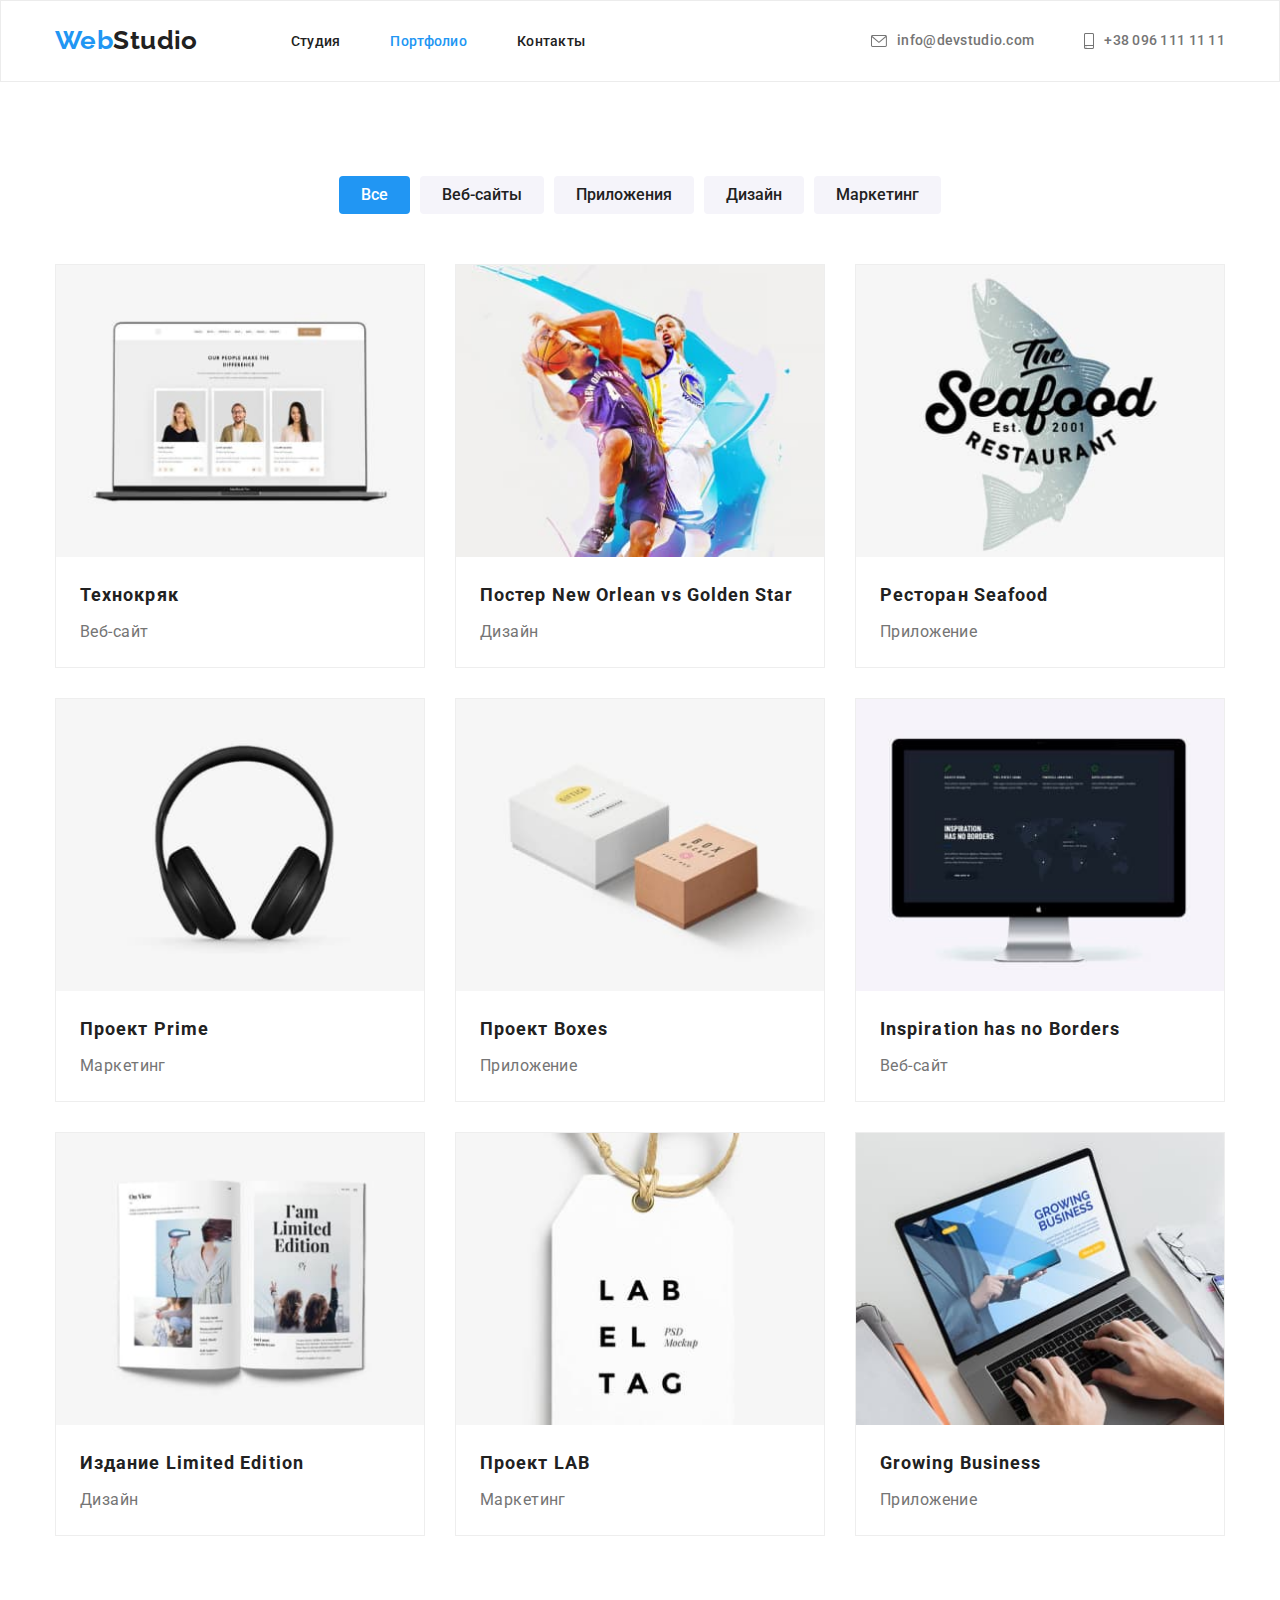
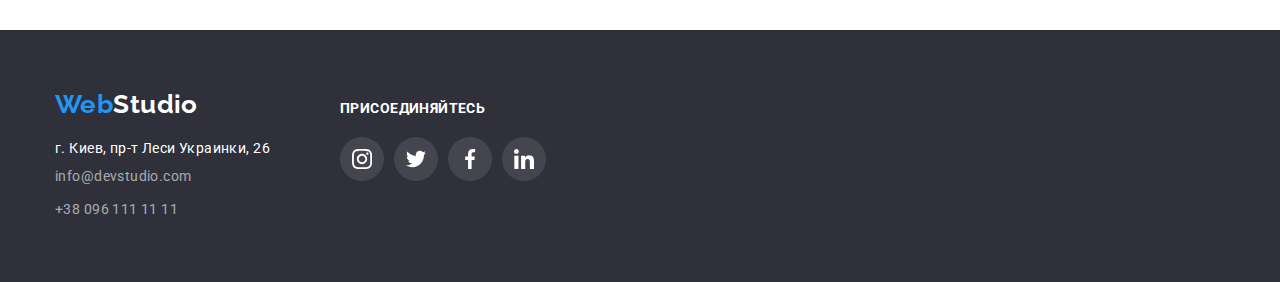
==== portfolio.html @ fbc881de "Initial commit" ====
<!DOCTYPE html>
<html lang="ru">
  <head>
    <meta charset="UTF-8" />
    <meta http-equiv="X-UA-Compatible" content="IE=edge" />
    <meta name="viewport" content="width=device-width, initial-scale=1.0" />
    <title>Portfolio</title>
    <link
      rel="stylesheet"
      href="https://cdnjs.cloudflare.com/ajax/libs/modern-normalize/1.1.0/modern-normalize.min.css"
    />
    <link rel="preconnect" href="https://fonts.googleapis.com" />
    <link rel="preconnect" href="https://fonts.gstatic.com" crossorigin />
    <link
      href="https://fonts.googleapis.com/css2?family=Raleway:wght@700&family=Roboto:wght@400;500;700;900&display=swap"
      rel="stylesheet"
    />
    <link rel="stylesheet" href="./css/styles.css" />
  </head>
  <body>
    <!-- Header -->
    <header class="header">
      <div class="container">
        <nav class="navigation">
          <a href="./index.html" class="logo link"> <span class="web-blue">Web</span>Studio </a>
          <ul class="site-nav list">
            <li class="nav-li"><a class="nav-link link" href="./index.html">Студия</a></li>
            <li class="nav-li"><a class="nav-link link current" href="./portfolio.html">Портфолио</a></li>
            <li class="nav-li"><a class="nav-link link" href="">Контакты</a></li>
          </ul>
        </nav>

        <ul class="contact list">
          <li class="nav-li">
           
            <a class="contact-link link" href="mailto:info@devstudio.com"> 
              <svg class="nav-li-item" width="16" height="12">
              <use href="images/symbol-defs.svg#envelope"></use>
              </svg> info@devstudio.com</a>
         
          </li>
          <li class="nav-li">
          
            <a class="contact-link link" href="tel:+380961111111"> 
              <svg class="nav-li-item" width="10" height="16">
              <use href="images/symbol-defs.svg#smartphone"></use>
              </svg> +38 096 111 11 11</a>
           
          </li>
        
        </ul>
      </div>
    </header>

    <main>
      <!--Кнопки -->
      <section class="section">
        <div class="container">
          <h1 class="visually-hidden">Panel button</h1>
          <ul class="button-f list">
            <li><button type="button" class="button-portfolio active">Все</button></li>
            <li><button type="button" class="button-portfolio">Веб-сайты</button></li>
            <li><button type="button" class="button-portfolio">Приложения</button></li>
            <li><button type="button" class="button-portfolio">Дизайн</button></li>
            <li><button type="button" class="button-portfolio">Маркетинг</button></li>
          </ul>

          <!-- Список карточек -->
          <ul class="card-list list">
            <li>
              <a class="cards-link link" href="#">
                <img src="./images/img/img.jpg" alt="notebook" />
                <div class="card-thumb">
                  <h2 class="card-title">Технокряк</h2>
                  <p class="card-description">Веб-сайт</p>
                </div>
              </a>
            </li>
            <li>
              <a class="cards-link link" href="#">
                <img src="./images/img/img(1).jpg" alt="basketball" />
                <div class="card-thumb">
                  <h2 class="card-title">Постер New Orlean vs Golden Star</h2>
                  <p class="card-description">Дизайн</p>
                </div>
              </a>
            </li>
            <li>
              <a class="cards-link link" href="#">
                <img src="./images/img/img(2).jpg" alt="seafood" />
                <div class="card-thumb">
                  <h2 class="card-title">Ресторан Seafood</h2>
                  <p class="card-description">Приложение</p>
                </div>
              </a>
            </li>
            <li>
              <a class="cards-link link" href="#">
                <img src="./images/img/img(3).jpg" alt="headphones" />
                <div class="card-thumb">
                  <h2 class="card-title">Проект Prime</h2>
                  <p class="card-description">Маркетинг</p>
                </div>
              </a>
            </li>
            <li>
              <a class="cards-link link" href="#">
                <img src="./images/img/img(4).jpg" alt="boxes" />
                <div class="card-thumb">
                  <h2 class="card-title">Проект Boxes</h2>
                  <p class="card-description">Приложение</p>
                </div>
              </a>
            </li>
            <li>
              <a class="cards-link link" href="#">
                <img src="./images/img/img(5).jpg" alt="monitor" />
                <div class="card-thumb">
                  <h2 class="card-title">Inspiration has no Borders</h2>
                  <p class="card-description">Веб-сайт</p>
                </div>
              </a>
            </li>
            <li>
              <a class="cards-link link" href="#">
                <img src="./images/img/img(6).jpg" alt="book" />
                <div class="card-thumb">
                  <h2 class="card-title">Издание Limited Edition</h2>
                  <p class="card-description">Дизайн</p>
                </div>
              </a>
            </li>
            <li>
              <a class="cards-link link" href="#">
                <img src="./images/img/img(7).jpg" alt="abc" />
                <div class="card-thumb">
                  <h2 class="card-title">Проект LAB</h2>
                  <p class="card-description">Маркетинг</p>
                </div>
              </a>
            </li>
            <li>
              <a class="cards-link link" href="#">
                <img src="./images/img/img(8).jpg" alt="notebookwithhand" />
                <div class="card-thumb">
                  <h2 class="card-title">Growing Business</h2>
                  <p class="card-description">Приложение</p>
                </div>
              </a>
            </li>
          </ul>
        </div>
      </section>
    </main>

    <!-- Footer -->
    <footer>
      <div class="container footer-flex">
        <div class="footer-contacts">
        <a class="footer-logo link" href="./index.html">
          <span class="web-blue">Web</span>Studio
        </a>
        <address>
          <ul class="adress-contact list">
            <li class="adress-contact-li">
              <a
                class="adress-link link"
                href="https://goo.gl/maps/piqngm7oDQpEDh6u6"
                target="_blank"
                rel="noopener nofollow noreferrer"
                >г. Киев, пр-т Леси Украинки, 26</a>
            </li>
            <li class="adress-contact-li">
              <a class="contact-footer link" href="mailto:info@devstudio.com">info@devstudio.com</a>
            </li>
            <li class="adress-contact-li">
              <a class="contact-footer link" href="tel:+380961111111">+38 096 111 11 11</a>
            </li>
          </ul>
        </address>
      </div>
        <div class="social-link-footer">
          <h2 class="footer-links">присоединяйтесь</h2>

          <ul class="social-networks list">
            <li class="social-networks-item">
              <a class="social-link-item link" href="#"> 
                <svg class="social-link-svg" width="20" height="20">
                <use href="./images/symbol-defs.svg#instagram-1"></use>
                </svg> 
              </a>
            </li>
            <li class="social-networks-item">
              <a class="social-link-item link" href="#">
              <svg class="social-link-svg" width="20" height="20">
                <use href="./images/symbol-defs.svg#twitter-1"></use>
                </svg>
              </a>
            </li>
            <li class="social-networks-item">
              <a class="social-link-item" href="#">
              <svg class="social-link-svg" width="20" height="20">
                <use href="./images/symbol-defs.svg#facebook-1"></use>
                </svg> 
              </a>
            </li>
            <li class="social-networks-item">
              <a class="social-link-item" href="#">
              <svg class="social-link-svg" width="20" height="20">
                <use href="./images/symbol-defs.svg#linkedin-1"></use>
                </svg> 
              </a>
            </li>
          </ul>

        </div>

      </div>
    </footer>
  </body>
</html>
---- css/styles.css ----
/* 
body {
    color: #212121;
    background-color: #FFFFFF;
}
 */

/* Белый #FFFFFF */
/* Серый #757575; */
/* Акцент #2196F3; */
/* Фон футера #2F303A; */
/* Фон кнопок #F5F4FA; */
:root {
  --primary-text-color: #212121;
  --tittle-text-color: #757575;
  --accent-color: #2196f3;
  --primary-wh-color: #ffffff;
  --bg-button-portfolio: #f5f4fa;
}

body {
  font-family: 'Roboto', sans-serif;
  color: var(--primary-text-color);
  background-color: var(--primary-bg-color);
  font-size: 14px;
  letter-spacing: 0.03em;
}

html {
  box-sizing: border-box;
}
*,
*::after,
*::before {
  box-sizing: inherit;
}
/* Стили для обнуления верхних отступов у элементов */
h1,
h2,
h3,
h4,
h5,
h6,
p {
  margin: 0;
}
/* Класс для обнуления базовых свойств у списков (ul) */
.list {
  list-style: none;
  padding-left: 0;
  margin: 0;
}
/* Класс для обнуления базовых свойств у ссылок */
.link {
  text-decoration: none;
  color: inherit;
}
/* Свойства для корректного отображения картинок */
img {
  display: block;
  max-width: 100%;
  height: auto;
}
/* Свойства для обнуления курсива у address */
address {
  font-style: normal;
}

.section {
  padding: 94px 0;
}

.list {
  list-style-type: none;
  padding: 0;
  margin: 0;
}
.link {
  text-decoration: none;
  color: var(--primary-text-color);
}

.section-title {
  text-align: center;
  font-size: 36px;
  line-height: 1.16;
  margin-bottom: 50px;
}

/* Header */

.header {
  border: 1px solid #ececec;
}

.container {
  width: 1200px;
  padding: 0 15px;
  margin: 0 auto;
}

.navigation {
  display: flex;
  align-items: center;
}

.contact {
  display: flex;
  margin-left: auto;
}

.web-blue {
  color: var(--accent-color);
}

.adress-contact-li {
  margin-bottom: 9px;
}

.adress-contact-li:last-of-type {
  margin-bottom: 0px;
}

.adress-link {
  color: var(--primary-wh-color);
}

.header .container {
  display: flex;
  align-items: center;
}

/* Логотип */
.logo {
  color: var(--primary-text-color);
  font-size: 26px;
  font-family: 'Raleway', sans-serif;
  font-weight: 700;
  margin-right: 93px;
}

/* Site nav */
.nav-link {
  padding: 32px 0;
  color: var(--primary-text-color);
  font-weight: 500;
  line-height: 1.14;
  letter-spacing: 0.02em;
}

.nav-li:not(:last-child) {
  margin-right: 50px;
}

.site-nav {
  display: flex;
}

.header-icon {
  margin-right: 10px;
}

.nav-link:hover,
.nav-link:focus,
.current {
  color: var(--accent-color);
}

.section-title {
  color: var(--primary-text-color);
  margin-top: 0;
}

.site-nav .nav-link.current {
  color: var(--accent-color);
}

.contact-link {
  display: flex;
  align-items: center;
  padding: 32px 0;
  color: var(--tittle-text-color);
  font-weight: 500;
  font-size: 14px;
  line-height: 1.14;
  letter-spacing: 0.02em;
  font-style: normal;
}

.contact-link:hover, .contact-link:focus {
  color: var(--accent-color);
}

.contact-link:hover .nav-li-item, .contact-link:focus .nav-li-item {
  fill: var(--accent-color);
}

.nav-li-item {
  margin-right: 10px;
  fill: var(--tittle-text-color);
}

/* main */
.main-title {
  color: var(--primary-wh-color);
}

.future-discription {
  color: var(--tittle-text-color);
  line-height: 1.71;
}

/* Решение для бизнесса */

.hero {
  padding: 200px 0;
  background-image: linear-gradient(to right, rgba(47, 48, 58, 0.4), rgba(47, 48, 58, 0.4)),
    url(../images/hero/Img.jpg);
  background-repeat: no-repeat;
  background-color: var(--primary-wh-color);
  background-position: center;
  text-align: center;
  max-width: 1600px;
  background-size: cover;
  margin-left: auto;
  margin-right: auto;
}

.hero-title {
  color: var(--primary-text-color);
  font-weight: 900;
  font-size: 44px;
  line-height: 1.36;
  text-align: center;
  letter-spacing: 0.06em;
  text-transform: uppercase;
  color: var(--primary-wh-color);
  width: 700px;
  margin-top: 0;
  margin-bottom: 30px;
  margin-left: 230px;
}

.button {
  color: var(--primary-wh-color);
  background-color: var(--accent-color);
  font-style: normal;
  font-weight: 700;
  font-size: 16px;
  line-height: 1.85;
  cursor: pointer;
  border-radius: 4px;
  padding: 10px 32px;
  text-align: center;
  border: none;
  letter-spacing: 0.06em;
}

/* Особенности */

.features {
  display: flex;
  justify-content: space-between;
}

.features-title {
  font-size: 14px;
  line-height: 1.14;
  text-transform: uppercase;
  margin-bottom: 10px;
}

.fetures-item {
  width: 270px;
}

.icon-bgd {
  width: 270px;
  padding: 25px 100px;
  background-color: #f5f4fa;
  border-radius: 4px;
  margin-bottom: 30px;
}

.features-discription {
  color: var(--tittle-text-color);
  font-size: 14px;
  line-height: 1.71;
}

.visually-hidden {
  position: absolute;
  width: 1px;
  height: 1px;
  margin: -1px;
  border: 0;
  padding: 0;
  white-space: nowrap;
  clip-path: inset(100%);
  clip: rect(0 0 0 0);
  overflow: hidden;
}

.features-icon {
  display: flex;
  justify-content: center;
  margin-bottom: 30px;
}


.features-icon-wrapper {
  display: flex;
  justify-content: center;
  align-items: center;
  height: 120px;
  background-color: #f5f4fa;
  border-radius: 4px;
  margin-bottom: 30px;
}

/* Чем мы занимаемся */

.section-title-team {
  font-size: 36px;
  line-height: 1.16;
  text-align: center;
  margin-bottom: 50px;
}

/* about */
.about {
  padding-top: 0;
}

.about-list {
  display: flex;
  align-items: center;
}

.about-item:not(:last-child) {
  margin-right: 30px;
}

/* Команда */

.team {
  background-color: #f5f4fa;
  margin: 0;
}

.list-team {
  display: flex;
  justify-content: space-between;
}

.list-team > li {
  background-color: var(--primary-wh-color);
  box-shadow: 0px 1px 3px rgba(0, 0, 0, 0.12), 0px 1px 1px rgba(0, 0, 0, 0.14),
    0px 2px 1px rgba(0, 0, 0, 0.2);
  border-radius: 0px 0px 4px 4px;
}

.team-name {
  font-weight: 500;
  font-size: 16px;
  line-height: 1.18;
  text-align: center;
  margin-bottom: 10px;
}

.team-position {
  font-size: 16px;
  line-height: 1.18;
  text-align: center;
  color: var(--tittle-text-color);
  margin-bottom: 16px;
}

.team-wrapper {
  padding: 32px;
}

.social-icon {
  display: flex;
  justify-content: space-between;
  text-align: center;
}

.social-networks {
  display: flex;
}

.social-networks-item {
  /* margin-left: auto;
  margin-right: auto; */
}

.social-link {
  display: flex;
  justify-content: center;
  align-items: center;
  fill: #AFB1B8;
  width: 44px;
  height: 44px;
  border-radius: 50%;
}

/* Focus & Hover (при ховере на ссылке - дать иконке белый цвет */

.social-link:focus .social-link-icon,
.social-link:hover .social-link-icon {
  fill: var(--primary-wh-color);
}

.social-link:hover,
.social-link:focus {
  background-color: var(--accent-color);

}

.social-networks-item:not(:last-child) {
  margin-right: 10px;
}

/* Постоянные клиенты */

.section-titles-clients {
  text-align: center;
  font-style: normal;
  font-weight: 700;
  font-size: 36px;
  line-height: 42px;
  text-align: center;
  letter-spacing: 0.03em;
  margin-bottom: 50px;
}

.clients-list {
 display: flex;
 align-items: center;
 justify-content: center;

}

.client-link {
  display: flex;
  justify-content: center;
  align-items: center;
  width: 170px;
  height: 92px;  
  border: 1px solid #afb1b8;
  border-radius: 4px;
}


.client-item:not(:last-child):not(:last-child) {
  margin-right: 30px;
}

.client-icon {
  fill: #AFB1B8;
}

.client-link:hover, .client-link:focus {
  border: 1px solid var(--accent-color);
  }
/* при ховере и фокусе на ссылку классу "клиент лого (иконка)" - дать иконке нужный филл  */
.client-link:hover .client-icon, .client-link:focus .client-icon  {
  fill: var(--accent-color);
}

/* Footer */

footer {
  background: #2f303a;
  padding-top: 60px;
  padding-bottom: 60px;
}

.footer-logo {
  color: var(--primary-wh-color);
  font-family: 'Raleway', sans-serif;
  font-size: 26px;
  font-weight: 700;
  margin-bottom: 20px;
  display: block;
}

.contact-footer {
  font-weight: 400;
  font-size: 14px;
  line-height: 1.71;
  letter-spacing: 0.03em;
  color: rgba(255, 255, 255, 0.6);
}

.footer-contacts {
  margin-right: 70px;
}

.contact-footer:hover,
:focus {
  color: var(--accent-color);
}

.footer-flex {
  display: flex;
  align-items: baseline;
}

.footer-links {
  font-weight: 700;
  font-size: 14px;
  line-height: 1.14;
  text-transform: uppercase;
  color: var(--primary-wh-color);
  margin-bottom: 20px;
}

.social-link-item {
  display: flex;
  align-items: center;
  justify-content: center;
  background-color: rgba(255, 255, 255, 0.1);
  width: 44px;
  height: 44px;
  border-radius: 50%;

}

.social-link-svg {
  fill: var(--primary-wh-color);
}

.social-link-item:hover, 
.social-link-item:focus {
  background-color: var(--accent-color);
}





/* ПОРТФОЛИО */

/* Button Portfolio */

.button-portfolio {
  color: var(--primary-text-color);
  background-color: var(--bg-button-portfolio);
  cursor: pointer;
  font-weight: 500;
  font-size: 16px;
  line-height: 1.62;
  border: none;
  padding: 6px 22px;
  border-radius: 4px;
  text-align: center;
}

.button-portfolio:hover,
.button-portfolio:focus {
  background-color: var(--accent-color);
  color: var(--primary-wh-color);
  box-shadow: 0px 4px 4px rgba(0, 0, 0, 0.15);
}

.button-portfolio.active {
  background-color: var(--accent-color);
  color: var(--primary-wh-color);
}

/* Cards */

.cards-link:hover, .cards-link:focus {
  box-shadow: 0px 1px 1px rgba(0, 0, 0, 0.12), 0px 4px 4px rgba(0, 0, 0, 0.06), 1px 4px 6px rgba(0, 0, 0, 0.16);
}

.cards-link {
  display: block;
}

.card-title {
  font-weight: 700;
  font-size: 18px;
  line-height: 2;
  letter-spacing: 0.06em;
  color: var(--primary-text-color);
  margin-bottom: 4px;
}

.card-thumb {
  padding: 20px 24px;
}

.card-list > li {
  background-color: var(--primary-wh-color);
  border: 1px solid #eeeeee;
  flex-basis: calc((100% - 90px) / 3);
  margin-right: 30px;
  margin-bottom: 30px;
}

.card-list {
  display: flex;
  justify-content: space-between;
}

.card-description {
  font-weight: 400;
  font-size: 16px;
  line-height: 1.85;
  color: var(--tittle-text-color);
}

.card-list {
  display: flex;
  /* Make a flex container multiline */
  flex-wrap: wrap;
  /* Set gap between rows and columns */
  margin-right: -30px;
  margin-bottom: -30px;
}

.button-f {
  display: flex;
  justify-content: center;
  margin-bottom: 50px;
  gap: 10px;
}
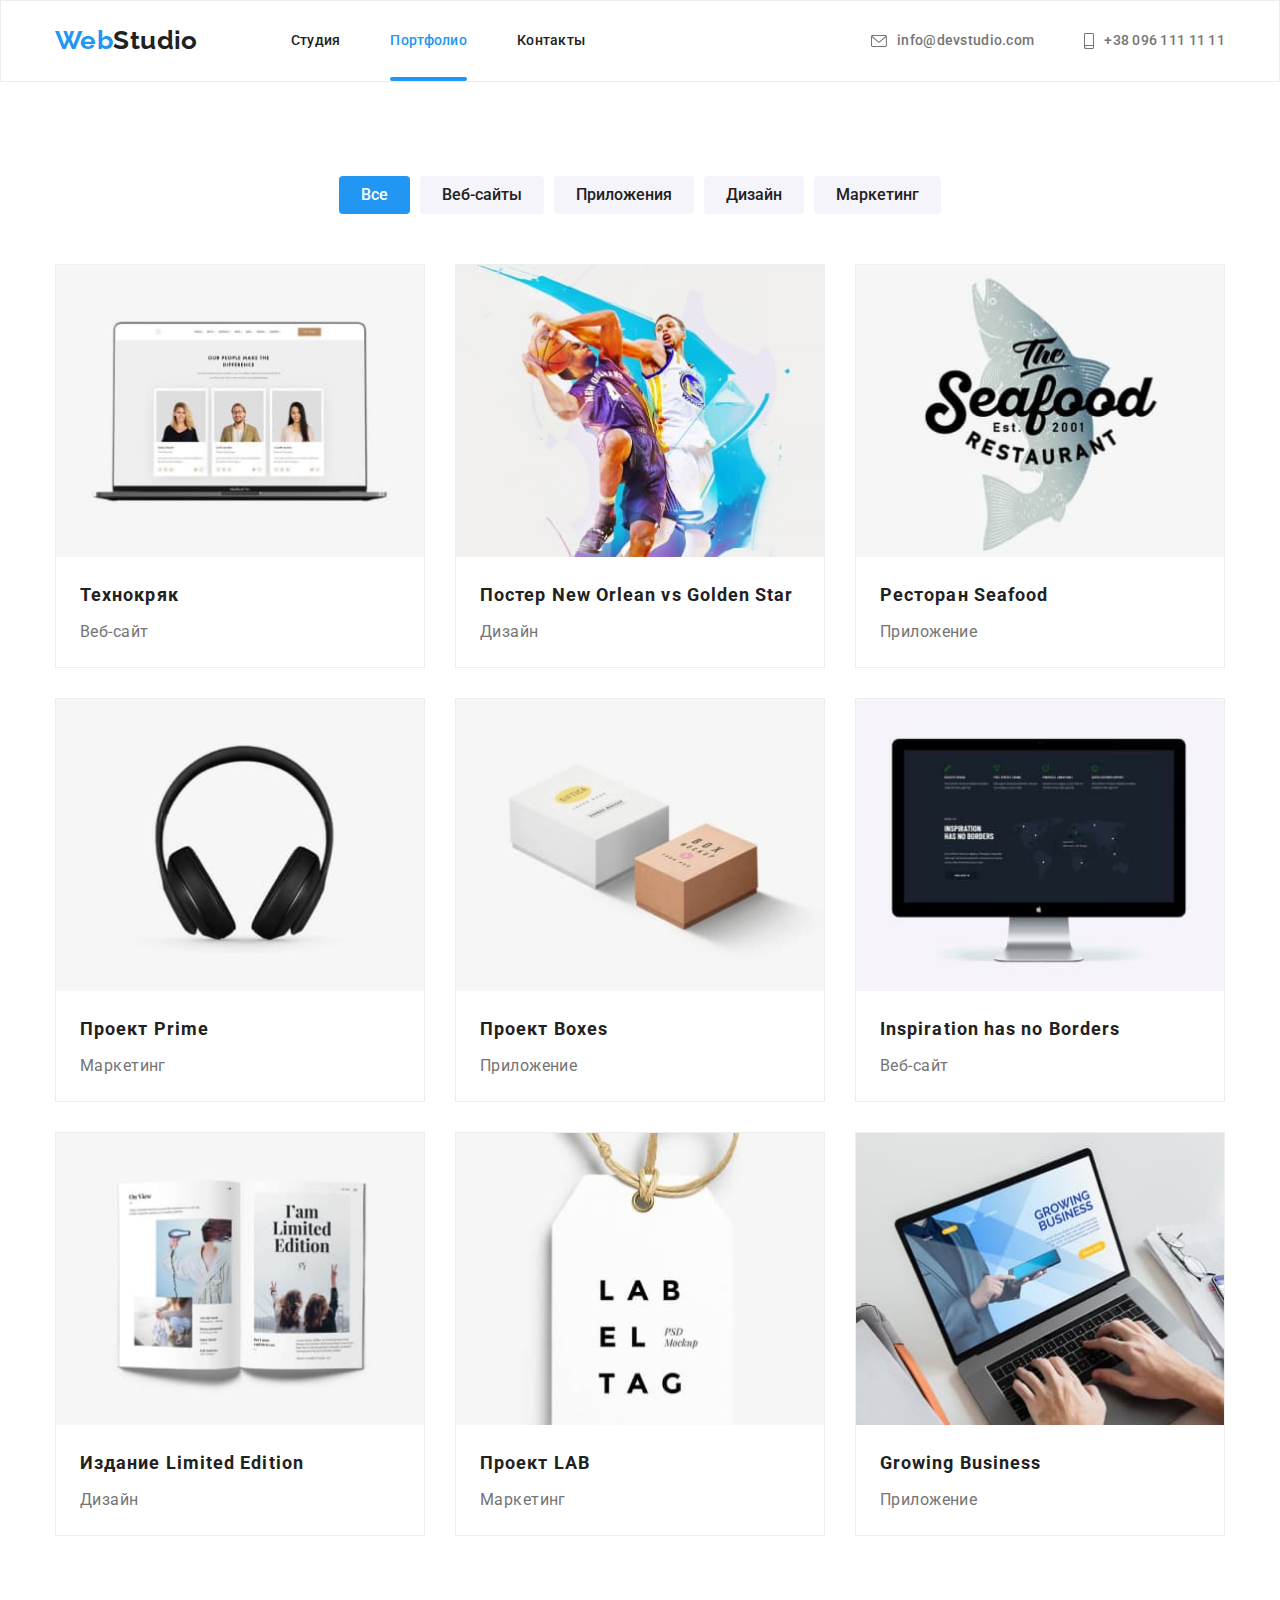
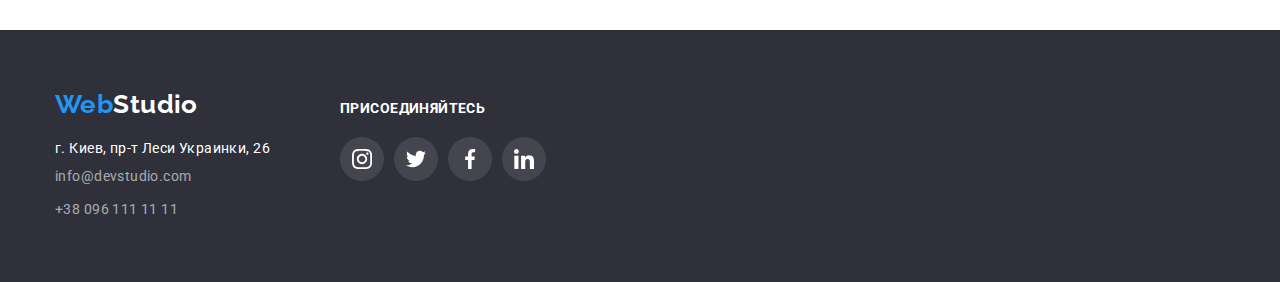
==== commit f29004e3: "HW 5 Finish" ====
--- a/portfolio.html
+++ b/portfolio.html
@@ -8,6 +8,10 @@
     <link
       rel="stylesheet"
       href="https://cdnjs.cloudflare.com/ajax/libs/modern-normalize/1.1.0/modern-normalize.min.css"
+    />
+    <link
+    rel="stylesheet"
+    href="https://cdnjs.cloudflare.com/ajax/libs/animate.css/4.1.1/animate.min.css"
     />
     <link rel="preconnect" href="https://fonts.googleapis.com" />
     <link rel="preconnect" href="https://fonts.gstatic.com" crossorigin />
@@ -56,7 +60,7 @@
       <!--Кнопки -->
       <section class="section">
         <div class="container">
-          <h1 class="visually-hidden">Panel button</h1>
+          <h1 class="visually-hidden ">Panel button</h1>
           <ul class="button-f list">
             <li><button type="button" class="button-portfolio active">Все</button></li>
             <li><button type="button" class="button-portfolio">Веб-сайты</button></li>
@@ -69,7 +73,12 @@
           <ul class="card-list list">
             <li>
               <a class="cards-link link" href="#">
-                <img src="./images/img/img.jpg" alt="notebook" />
+                <div class="cards-overlay">
+                  <img src="./images/img/img.jpg" alt="notebook" />
+                  <p class="card-overlay-text">
+                    Ресурс предлагает комплексные предложения с разным уровнем функционала и сервисов. Все это позволит посетителю получить исчерпывающие сведения о компании или частном лице.
+                  </p>
+                </div>
                 <div class="card-thumb">
                   <h2 class="card-title">Технокряк</h2>
                   <p class="card-description">Веб-сайт</p>
@@ -78,7 +87,12 @@
             </li>
             <li>
               <a class="cards-link link" href="#">
-                <img src="./images/img/img(1).jpg" alt="basketball" />
+                <div class="cards-overlay">
+                  <img src="./images/img/img(1).jpg" alt="basketball" />
+                  <p class="card-overlay-text">
+                    Ресурс предлагает комплексные предложения с разным уровнем функционала и сервисов. Все это позволит посетителю получить исчерпывающие сведения о компании или частном лице.
+                  </p>
+                </div>
                 <div class="card-thumb">
                   <h2 class="card-title">Постер New Orlean vs Golden Star</h2>
                   <p class="card-description">Дизайн</p>
@@ -87,7 +101,12 @@
             </li>
             <li>
               <a class="cards-link link" href="#">
-                <img src="./images/img/img(2).jpg" alt="seafood" />
+                <div class="cards-overlay">
+                  <img src="./images/img/img(2).jpg" alt="seafood" />
+                  <p class="card-overlay-text">
+                    Ресурс предлагает комплексные предложения с разным уровнем функционала и сервисов. Все это позволит посетителю получить исчерпывающие сведения о компании или частном лице.
+                  </p>
+                </div>
                 <div class="card-thumb">
                   <h2 class="card-title">Ресторан Seafood</h2>
                   <p class="card-description">Приложение</p>
@@ -96,7 +115,12 @@
             </li>
             <li>
               <a class="cards-link link" href="#">
-                <img src="./images/img/img(3).jpg" alt="headphones" />
+                <div class="cards-overlay">
+                  <img src="./images/img/img(3).jpg" alt="headphones" />
+                  <p class="card-overlay-text">
+                    Ресурс предлагает комплексные предложения с разным уровнем функционала и сервисов. Все это позволит посетителю получить исчерпывающие сведения о компании или частном лице.
+                  </p>
+                </div>
                 <div class="card-thumb">
                   <h2 class="card-title">Проект Prime</h2>
                   <p class="card-description">Маркетинг</p>
@@ -105,7 +129,12 @@
             </li>
             <li>
               <a class="cards-link link" href="#">
-                <img src="./images/img/img(4).jpg" alt="boxes" />
+                <div class="cards-overlay">
+                  <img src="./images/img/img(4).jpg" alt="boxes" />
+                  <p class="card-overlay-text">
+                    Ресурс предлагает комплексные предложения с разным уровнем функционала и сервисов. Все это позволит посетителю получить исчерпывающие сведения о компании или частном лице.
+                  </p>
+                </div>
                 <div class="card-thumb">
                   <h2 class="card-title">Проект Boxes</h2>
                   <p class="card-description">Приложение</p>
@@ -114,7 +143,12 @@
             </li>
             <li>
               <a class="cards-link link" href="#">
-                <img src="./images/img/img(5).jpg" alt="monitor" />
+                <div class="cards-overlay">
+                  <img src="./images/img/img(5).jpg" alt="display" />
+                  <p class="card-overlay-text">
+                    Ресурс предлагает комплексные предложения с разным уровнем функционала и сервисов. Все это позволит посетителю получить исчерпывающие сведения о компании или частном лице.
+                  </p>
+                </div>
                 <div class="card-thumb">
                   <h2 class="card-title">Inspiration has no Borders</h2>
                   <p class="card-description">Веб-сайт</p>
@@ -123,7 +157,12 @@
             </li>
             <li>
               <a class="cards-link link" href="#">
-                <img src="./images/img/img(6).jpg" alt="book" />
+                <div class="cards-overlay">
+                  <img src="./images/img/img(6).jpg" alt="book" />
+                  <p class="card-overlay-text">
+                    Ресурс предлагает комплексные предложения с разным уровнем функционала и сервисов. Все это позволит посетителю получить исчерпывающие сведения о компании или частном лице.
+                  </p>
+                </div>
                 <div class="card-thumb">
                   <h2 class="card-title">Издание Limited Edition</h2>
                   <p class="card-description">Дизайн</p>
@@ -132,7 +171,12 @@
             </li>
             <li>
               <a class="cards-link link" href="#">
-                <img src="./images/img/img(7).jpg" alt="abc" />
+                <div class="cards-overlay">
+                  <img src="./images/img/img(7).jpg" alt="abc" />
+                  <p class="card-overlay-text">
+                    Ресурс предлагает комплексные предложения с разным уровнем функционала и сервисов. Все это позволит посетителю получить исчерпывающие сведения о компании или частном лице.
+                  </p>
+                </div>
                 <div class="card-thumb">
                   <h2 class="card-title">Проект LAB</h2>
                   <p class="card-description">Маркетинг</p>
@@ -141,7 +185,12 @@
             </li>
             <li>
               <a class="cards-link link" href="#">
-                <img src="./images/img/img(8).jpg" alt="notebookwithhand" />
+                <div class="cards-overlay">
+                  <img src="./images/img/img(8).jpg" alt="notebookwithhand" />
+                  <p class="card-overlay-text">
+                    Ресурс предлагает комплексные предложения с разным уровнем функционала и сервисов. Все это позволит посетителю получить исчерпывающие сведения о компании или частном лице.
+                  </p>
+                </div>
                 <div class="card-thumb">
                   <h2 class="card-title">Growing Business</h2>
                   <p class="card-description">Приложение</p>
--- a/css/styles.css
+++ b/css/styles.css
@@ -87,6 +87,63 @@
   margin-bottom: 50px;
 }
 
+.modal {
+  position: absolute;
+  top: 50%;
+  left: 50%;
+
+  min-width: 528px;
+  min-height: 581px;
+
+  transform: translate(-50%, -50%);
+
+  background-color: var(--primary-wh-color);
+  border-radius: 4px;
+
+  box-shadow: 0px 2px 1px rgba(0, 0, 0, 0.2), 0px 1px 1px rgba(0, 0, 0, 0.14),
+    0px 1px 3px rgba(0, 0, 0, 0.12);
+}
+
+.backdrop {
+  position: fixed;
+  top: 0;
+  right: 0;
+  width: 100%;
+  height: 100%;
+
+  opacity: 1;
+  visibility: visible;
+  pointer-events: initial;
+
+  background-color: rgba(0, 0, 0, 0.2);
+
+  transition: opacity 250ms cubic-bezier(0.4, 0, 0.2, 1),
+    visibility 250ms cubic-bezier(0.4, 0, 0.2, 1);
+}
+
+.modal-close-btn {
+  position: absolute;
+  top: 8px;
+  right: 8px;
+
+  background-color: var(--primary-white);
+  width: 30px;
+  height: 30px;
+  border-radius: 50%;
+  border: 1px solid rgba(0, 0, 0, 0.1);
+
+  display: flex;
+  align-items: center;
+  justify-content: center;
+  cursor: pointer;
+}
+
+.backdrop.is-hidden {
+  opacity: 0;
+  visibility: hidden;
+  pointer-events: none;
+}
+
 /* Header */
 
 .header {
@@ -141,11 +198,14 @@
 
 /* Site nav */
 .nav-link {
+  display: block;
   padding: 32px 0;
   color: var(--primary-text-color);
   font-weight: 500;
   line-height: 1.14;
   letter-spacing: 0.02em;
+
+  transition: color 250ms cubic-bezier(0.4, 0, 0.2, 1);
 }
 
 .nav-li:not(:last-child) {
@@ -173,6 +233,7 @@
 
 .site-nav .nav-link.current {
   color: var(--accent-color);
+  position: relative;
 }
 
 .contact-link {
@@ -185,19 +246,40 @@
   line-height: 1.14;
   letter-spacing: 0.02em;
   font-style: normal;
-}
-
-.contact-link:hover, .contact-link:focus {
+
+  transition: color 250ms cubic-bezier(0.4, 0, 0.2, 1);
+}
+
+.contact-link:hover,
+.contact-link:focus {
   color: var(--accent-color);
 }
 
-.contact-link:hover .nav-li-item, .contact-link:focus .nav-li-item {
+.contact-link:hover .nav-li-item,
+.contact-link:focus .nav-li-item {
   fill: var(--accent-color);
+}
+
+.nav-link.current::after {
+  content: '';
+  width: 100%;
+  height: 4px;
+  background-color: var(--accent-color);
+  border-radius: 2px;
+  display: block;
+  position: absolute;
+  bottom: 0;
+  left: 0;
 }
 
 .nav-li-item {
   margin-right: 10px;
   fill: var(--tittle-text-color);
+  transition: fill 250ms cubic-bezier(0.4, 0, 0.2, 1);
+
+  /* transition-property: fill;
+  transition-duration: 250ms;
+  transition-timing-function: cubic-bezier(0.4, 0, 0.2, 1); */
 }
 
 /* main */
@@ -307,7 +389,6 @@
   margin-bottom: 30px;
 }
 
-
 .features-icon-wrapper {
   display: flex;
   justify-content: center;
@@ -339,6 +420,29 @@
 
 .about-item:not(:last-child) {
   margin-right: 30px;
+}
+
+.about-overlay-text {
+  display: flex;
+  justify-content: center;
+  align-items: center;
+  font-weight: 700;
+  line-height: 1.14;
+  text-align: center;
+  /* letter-spacing: 0.03em; */
+  text-transform: uppercase;
+  color: var(--primary-wh-color);
+  background-color: rgba(47, 48, 58, 0.8);
+  width: 100%;
+  height: 70px;
+
+  position: absolute;
+  bottom: 0;
+  left: 0;
+}
+
+.about-overlay {
+  position: relative;
 }
 
 /* Команда */
@@ -399,10 +503,14 @@
   display: flex;
   justify-content: center;
   align-items: center;
-  fill: #AFB1B8;
+  fill: #afb1b8;
   width: 44px;
   height: 44px;
   border-radius: 50%;
+
+  transition-property: background-color;
+  transition-duration: 250ms;
+  transition-timing-function: cubic-bezier(0.4, 0, 0.2, 1);
 }
 
 /* Focus & Hover (при ховере на ссылке - дать иконке белый цвет */
@@ -412,10 +520,15 @@
   fill: var(--primary-wh-color);
 }
 
+.social-link-icon {
+  transition-property: fill;
+  transition-duration: 250ms;
+  transition-timing-function: cubic-bezier(0.4, 0, 0.2, 1);
+}
+
 .social-link:hover,
 .social-link:focus {
   background-color: var(--accent-color);
-
 }
 
 .social-networks-item:not(:last-child) {
@@ -436,10 +549,9 @@
 }
 
 .clients-list {
- display: flex;
- align-items: center;
- justify-content: center;
-
+  display: flex;
+  align-items: center;
+  justify-content: center;
 }
 
 .client-link {
@@ -447,26 +559,39 @@
   justify-content: center;
   align-items: center;
   width: 170px;
-  height: 92px;  
+  height: 92px;
   border: 1px solid #afb1b8;
   border-radius: 4px;
 }
 
-
 .client-item:not(:last-child):not(:last-child) {
   margin-right: 30px;
 }
 
 .client-icon {
-  fill: #AFB1B8;
-}
-
-.client-link:hover, .client-link:focus {
+  fill: #afb1b8;
+}
+
+.client-link:hover,
+.client-link:focus {
   border: 1px solid var(--accent-color);
-  }
+}
 /* при ховере и фокусе на ссылку классу "клиент лого (иконка)" - дать иконке нужный филл  */
-.client-link:hover .client-icon, .client-link:focus .client-icon  {
+.client-link:hover .client-icon,
+.client-link:focus .client-icon {
   fill: var(--accent-color);
+}
+
+.client-icon {
+  transition-property: fill;
+  transition-duration: 250ms;
+  transition-timing-function: cubic-bezier(0.4, 0, 0.2, 1);
+}
+
+.client-link {
+  transition-property: border;
+  transition-duration: 250ms;
+  transition-timing-function: cubic-bezier(0.4, 0, 0.2, 1);
 }
 
 /* Footer */
@@ -492,6 +617,10 @@
   line-height: 1.71;
   letter-spacing: 0.03em;
   color: rgba(255, 255, 255, 0.6);
+
+  transition-property: color;
+  transition-duration: 250ms;
+  transition-timing-function: cubic-bezier(0.4, 0, 0.2, 1);
 }
 
 .footer-contacts {
@@ -526,20 +655,19 @@
   height: 44px;
   border-radius: 50%;
 
+  transition-property: background-color;
+  transition-duration: 250ms;
+  transition-timing-function: cubic-bezier(0.4, 0, 0.2, 1);
 }
 
 .social-link-svg {
   fill: var(--primary-wh-color);
 }
 
-.social-link-item:hover, 
+.social-link-item:hover,
 .social-link-item:focus {
   background-color: var(--accent-color);
 }
-
-
-
-
 
 /* ПОРТФОЛИО */
 
@@ -556,6 +684,10 @@
   padding: 6px 22px;
   border-radius: 4px;
   text-align: center;
+
+  transition-property: color, background-color, box-shadow;
+  transition-duration: 250ms;
+  transition-timing-function: cubic-bezier(0.4, 0, 0.2, 1);
 }
 
 .button-portfolio:hover,
@@ -572,12 +704,18 @@
 
 /* Cards */
 
-.cards-link:hover, .cards-link:focus {
-  box-shadow: 0px 1px 1px rgba(0, 0, 0, 0.12), 0px 4px 4px rgba(0, 0, 0, 0.06), 1px 4px 6px rgba(0, 0, 0, 0.16);
+.cards-link:hover,
+.cards-link:focus {
+  box-shadow: 0px 1px 1px rgba(0, 0, 0, 0.12), 0px 4px 4px rgba(0, 0, 0, 0.06),
+    1px 4px 6px rgba(0, 0, 0, 0.16);
 }
 
 .cards-link {
   display: block;
+
+  transition-property:  box-shadow;
+  transition-duration: 250ms;
+  transition-timing-function: cubic-bezier(0.4, 0, 0.2, 1) ;
 }
 
 .card-title {
@@ -622,6 +760,33 @@
   margin-bottom: -30px;
 }
 
+.cards-overlay {
+  position: relative;
+  overflow: hidden;
+}
+
+.cards-link:hover .card-overlay-text,
+.cards-link:focus .card-overlay-text {
+  transform: translateY(0);
+}
+
+.card-overlay-text {
+  font-size: 18px;
+  line-height: 1.56;
+  color: var(--primary-wh-color);
+  width: 100%;
+  position: absolute;
+  bottom: 0;
+  top: 0;
+  background-color: rgba(33, 150, 243, 0.9);
+  padding: 63px 24px;
+  transform: translateY(100%);
+
+  transition-property: transform;
+  transition-duration: 250ms;
+  transition-timing-function: cubic-bezier(0.4, 0, 0.2, 1);
+}
+
 .button-f {
   display: flex;
   justify-content: center;
